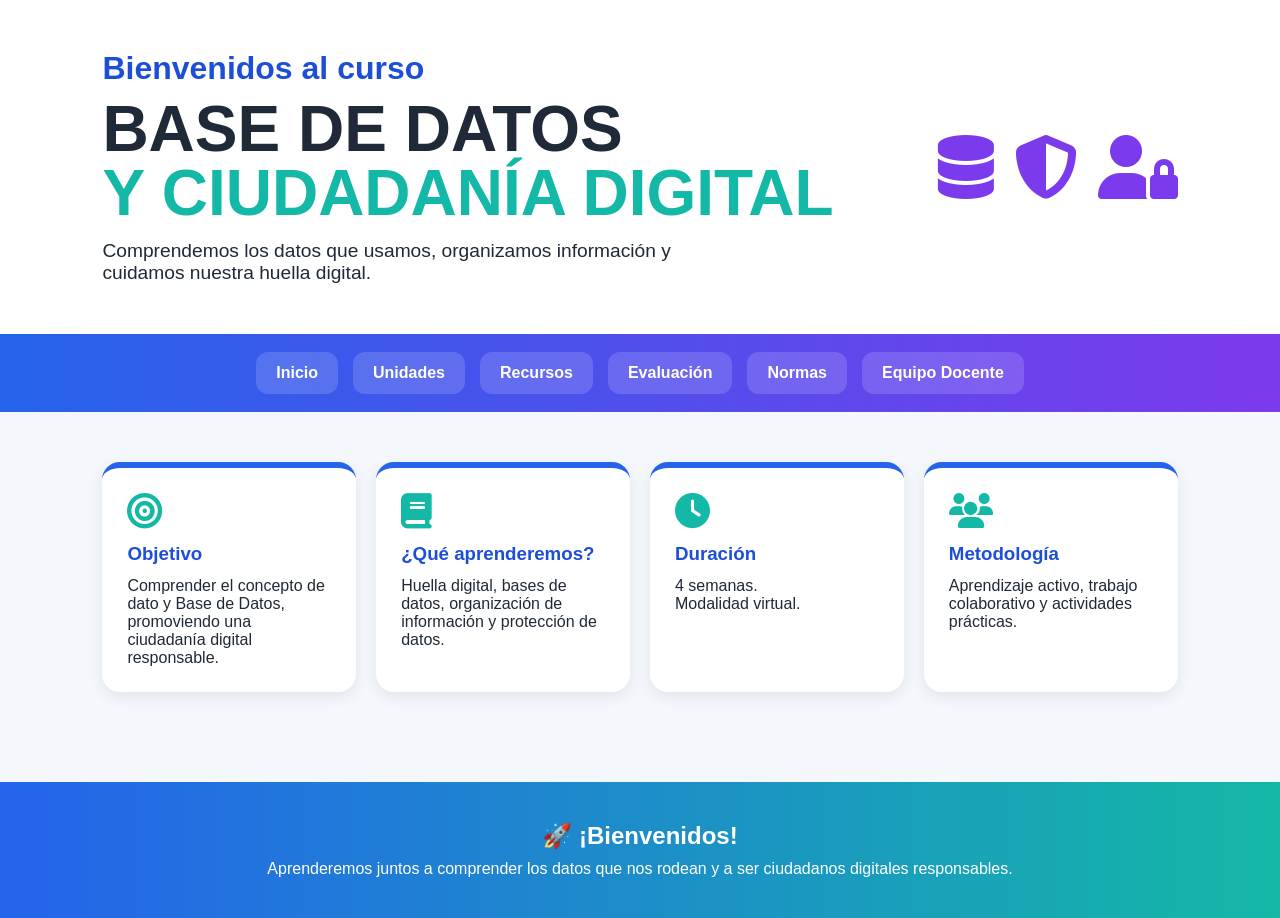
==== index.html @ 6723e2ec "Agregado de equipo docente" ====
<!DOCTYPE html>
<html lang="es">

<head>
    <meta charset="UTF-8">
    <meta name="viewport" content="width=device-width, initial-scale=1.0">
    <title>Base de Datos y Ciudadanía Digital</title>

    <link rel="stylesheet"
        href="https://cdnjs.cloudflare.com/ajax/libs/font-awesome/6.5.2/css/all.min.css">

    <link rel="stylesheet" href="style.css">
</head>

<body>

    <!-- HEADER -->

    <header>

        <div class="header-text">

            <h2>Bienvenidos al curso</h2>

            <h1>
                BASE DE DATOS <br>
                <span>Y CIUDADANÍA DIGITAL</span>
            </h1>

            <p>
                Comprendemos los datos que usamos, organizamos información
                y cuidamos nuestra huella digital.
            </p>

        </div>

        <div class="header-icons">
            <i class="fa-solid fa-database"></i>
            <i class="fa-solid fa-shield-halved"></i>
            <i class="fa-solid fa-user-lock"></i>
        </div>

    </header>

    <!-- MENU -->

    <nav class="menu">

        <a href="#inicio" onclick="mostSec('inicio');">Inicio</a>
        <a href="#unidades" onclick="mostSec('unidades');">Unidades</a>
        <a href="#recursos" onclick="mostSec('recursos');">Recursos</a>
        <a href="#evaluacion" onclick="mostSec('evaluacion')">Evaluación</a>
        <a href="#normas" onclick="mostSec('normas');">Normas</a>
        <a href="#docentes" onclick="mostSec('docentes');">Equipo Docente</a>

    </nav>

    <!-- INICIO -->

    <section id="inicio">

        <div class="cards">

            <div class="card">

                <i class="fa-solid fa-bullseye"></i>

                <h3>Objetivo</h3>

                <p>
                    Comprender el concepto de dato y Base de Datos,
                    promoviendo una ciudadanía digital responsable.
                </p>

            </div>

            <div class="card">

                <i class="fa-solid fa-book"></i>

                <h3>¿Qué aprenderemos?</h3>

                <p>
                    Huella digital, bases de datos, organización
                    de información y protección de datos.
                </p>

            </div>

            <div class="card">

                <i class="fa-solid fa-clock"></i>

                <h3>Duración</h3>

                <p>
                    4 semanas.<br>
                    Modalidad virtual.
                </p>

            </div>

            <div class="card">

                <i class="fa-solid fa-users"></i>

                <h3>Metodología</h3>

                <p>
                    Aprendizaje activo, trabajo colaborativo
                    y actividades prácticas.
                </p>

            </div>

        </div>

    </section>

    <!-- UNIDADES -->

    <section id="unidades">

        <h2 class="section-title">🗂️ Unidades del Curso</h2>

        <div class="units">

            <div class="unit">

                <h3>🟢 Unidad 1: Ciudadanía Digital (Semana 1)</h3>

                <p>
                    Huella digital, privacidad y protección de datos.
                </p>

            </div>

            <div class="unit">

                <h3>🔵 Unidad 2: Datos y Bases de Datos (Semana 2)</h3>

                <p>
                    Concepto de dato, información y bases de datos.
                </p>

            </div>

            <div class="unit">

                <h3>🟡 Unidad 3: Organización de Información (Semana 3)</h3>

                <p>
                    Tablas, registros y representación visual de datos.
                </p>

            </div>

            <div class="unit">

                <h3>🟣 Unidad 4: Proyecto Final (Semana 4)</h3>

                <p>
                    Creación de una base de datos ficticia y reflexión digital.
                </p>

            </div>

        </div>

    </section>

    <!-- Evaluación -->

    <section id="evaluacion">

        <h2 class="section-title">📌 Criterios de Evaluación</h2>

        <div class="units">

            <div class="unit">

                <h3>✔️ Cuestionario y participación en los foros</h3>

                <p>
                    Evaluación de la comprensión teórica de los contenidos mediante
                    cuestionarios, así como la participación activa en los espacios
                    de intercambio y debate del curso. Se tendrá en cuenta la claridad
                    de las respuestas, la reflexión sobre los temas trabajados y la
                    interacción respetuosa con compañeros y docentes.
                </p>

            </div>

            <div class="unit">

                <h3>✔️ Actividades prácticas</h3>

                <p>
                    Resolución de ejercicios y propuestas prácticas orientadas a aplicar
                    los conocimientos adquiridos durante las clases. Se valorará la correcta
                    utilización de herramientas, la lógica empleada en la resolución de
                    problemas y el cumplimiento de las consignas establecidas.
                </p>

            </div>

            <div class="unit">

                <h3>✔️ Tablas de base de datos</h3>

                <p>
                    Diseño, organización y construcción de tablas de bases de datos
                    siguiendo criterios de estructura, relación y normalización básica.
                    Se considerará la correcta definición de campos, tipos de datos y
                    vínculos entre tablas.
                </p>

            </div>

            <div class="unit">

                <h3>✔️ Proyecto final</h3>

                <p>
                    Desarrollo de un trabajo integrador que reúna los contenidos aprendidos
                    a lo largo del curso. Se evaluará la planificación, creatividad, funcionalidad,
                    presentación del proyecto y la capacidad de aplicar los conocimientos de manera
                    autónoma.
                </p>

            </div>

        </div>

    </section>

    <!-- RECURSOS -->

    <section id="recursos">

        <h2 class="section-title">🛠️ Recursos de Apoyo</h2>

        <div class="resources">

            <button class="resource" onclick="mostrarRecurso('videos')">

                <i class="fa-solid fa-video"></i>

                <h3>Videos</h3>

            </button>

            <button class="resource" onclick="mostrarRecurso('lecturas')">

                <i class="fa-solid fa-file-lines"></i>

                <h3>Lecturas</h3>

            </button>

            <button class="resource" onclick="mostrarRecurso('infografias')">

                <i class="fa-solid fa-chart-column"></i>

                <h3>Infografías</h3>

            </button>

        </div>

        <div id="panel-recurso" class="panel-recurso">

            <h3 id="titulo-recurso">
                Selecciona un recurso
            </h3>

            <div id="contenido-recurso">
                Haz clic en uno de los botones para visualizar información.
            </div>

        </div>

    </section>

    <!-- NORMAS -->

    <section id="normas">

        <h2 class="section-title">🤝 Normas de Participación</h2>

        <div class="rules">

            <ul>

                <li>Respetar a compañeros y docentes.</li>

                <li>Participar activamente.</li>

                <li>Cumplir con las entregas.</li>

                <li>Utilizar lenguaje adecuado.</li>

                <li>Cuidar la información personal.</li>

            </ul>

        </div>

    </section>

    <!-- Equipo Docente -->

    <section id="docentes">

        <div class="cards">

            <div class="card">

                <i class="fa-solid fa-bullseye"></i>

                <h3>Diana Leuchuk - Rol</h3>

                <p>
                    Estudiante de profesorado en Informática con experiencia en el diseño e
                    implementación de propuestas educativas vinculadas a la programación, la
                    robótica y el pensamiento computacional. Desarrollo materiales didácticos
                    digitales y entornos virtuales de aprendizaje orientados a la educación media.
                </p>

                <h4>Canales de conctacto</h4>

                <ul>
                    <li>Mensajería interna en plataforma CREA</li>
                    <li>lucas.rangel@docente.ceibal.edu.uy</li>
                    <li>Espacios de consulta durante clases</li>
                </ul>


            </div>

            <div class="card">

                <i class="fa-solid fa-book"></i>

                <h3>Yhadhira Buzzo - Rol</h3>

                <p>
                    Estudiante de profesorado en Informática con experiencia en el diseño e
                    implementación de propuestas educativas vinculadas a la programación, la
                    robótica y el pensamiento computacional. Desarrollo materiales didácticos
                    digitales y entornos virtuales de aprendizaje orientados a la educación media.
                </p>

                <h4>Canales de conctacto</h4>

                <ul>
                    <li>Mensajería interna en plataforma CREA</li>
                    <li>lucas.rangel@docente.ceibal.edu.uy</li>
                    <li>Espacios de consulta durante clases</li>
                </ul>

            </div>

            <div class="card">

                <i class="fa-solid fa-clock"></i>

                <h3>Lucas Rangel - Integrador tecnológico</h3>

                <p>
                    Estudiante de profesorado en Informática con experiencia en el diseño e
                    implementación de propuestas educativas vinculadas a la programación, la
                    robótica y el pensamiento computacional. Desarrollo materiales didácticos
                    digitales y entornos virtuales de aprendizaje orientados a la educación media.
                </p>

                <h4>Canales de conctacto</h4>

                <ul>
                    <li>Mensajería interna en plataforma CREA</li>
                    <li>lucas.rangel@docente.ceibal.edu.uy</li>
                    <li>Espacios de consulta durante clases</li>
                </ul>

            </div>

        </div>

    </section>


    <!-- FOOTER -->

    <footer>

        <h2>🚀 ¡Bienvenidos!</h2>

        <p>
            Aprenderemos juntos a comprender los datos que nos rodean
            y a ser ciudadanos digitales responsables.
        </p>

    </footer>

    <script src="script.js"></script>

</body>

</html>
---- style.css ----
* {
    margin: 0;
    padding: 0;
    box-sizing: border-box;
    font-family: "Segoe UI", sans-serif;
}

html {
    scroll-behavior: smooth;
}

body {
    background: #f4f7fb;
    color: #1f2937;
}

/* HEADER */

header {
    background: rgb(255, 255, 255);
    padding: 50px 8%;
    display: flex;
    justify-content: space-between;
    align-items: center;
    flex-wrap: wrap;
    gap: 30px;
}

.header-text {
    flex: 1;
}

.header-text h2 {
    color: #1d4ed8;
    font-size: 2rem;
    margin-bottom: 10px;
}

.header-text h1 {
    font-size: 4rem;
    line-height: 1;
    margin-bottom: 15px;
    font-weight: 900;
}

.header-text h1 span {
    color: #14b8a6;
}

.header-text p {
    font-size: 1.2rem;
    max-width: 650px;
}

.header-icons {
    display: flex;
    gap: 20px;
    font-size: 4rem;
    color: #7c3aed;
}

/* NAV */

.menu {
    background: linear-gradient(90deg, #2563eb, #7c3aed);
    padding: 18px;
    display: flex;
    justify-content: center;
    flex-wrap: wrap;
    gap: 15px;
}

.menu a {
    color: white;
    text-decoration: none;
    font-weight: bold;
    background: rgba(255, 255, 255, .15);
    padding: 12px 20px;
    border-radius: 12px;
    transition: .3s;
}

.menu a:hover {
    background: rgba(255, 255, 255, .3);
    transform: translateY(-2px);
}

/* SECTIONS */

section {
    padding: 50px 8%;
}

.section-title {
    font-size: 2rem;
    margin-bottom: 30px;
    color: #1d4ed8;
}

/* CARDS */

.cards {
    display: grid;
    grid-template-columns: repeat(auto-fit, minmax(230px, 1fr));
    gap: 20px;
}

.card {
    background: white;
    padding: 25px;
    border-radius: 18px;
    box-shadow: 0 5px 15px rgba(0, 0, 0, .08);
    border-top: 6px solid #2563eb;
    transition: .3s;
}

.card:hover {
    transform: translateY(-5px);
}

.card i {
    font-size: 2.2rem;
    margin-bottom: 15px;
    color: #14b8a6;
}

.card h3 {
    margin-bottom: 12px;
    color: #1d4ed8;
}

.card h4 {
    margin-top: 10px;
    margin-bottom: 12px;
    color: #1d4ed8;
}

.card ul{
    padding: 0;        /* Elimina el margen interno */
    margin-left: 30px;         /* Elimina el margen externo */
}

/* UNITS */

.units {
    display: flex;
    flex-direction: column;
    gap: 20px;
}

.unit {
    background: white;
    padding: 25px;
    border-radius: 18px;
    box-shadow: 0 4px 14px rgba(0, 0, 0, .08);
    border-left: 8px solid #14b8a6;
}

.unit h3 {
    margin-bottom: 10px;
}

/* RESOURCES */

.resources {
    display: grid;
    grid-template-columns: repeat(auto-fit, minmax(180px, 1fr));
    gap: 20px;
}

.resource {
    background: white;
    padding: 25px;
    border-radius: 16px;
    text-align: center;
    box-shadow: 0 4px 14px rgba(0, 0, 0, .08);
    border: none;
    cursor: pointer;
    transition: .3s;
}

.resource:hover {
    transform: translateY(-5px) scale(1.03);
    background: #eef4ff;
}

.resource i {
    font-size: 2.5rem;
    color: #7c3aed;
    margin-bottom: 10px;
}

.panel-recurso {
    margin-top: 30px;
    background: white;
    padding: 25px;
    border-radius: 18px;
    box-shadow: 0 4px 14px rgba(0, 0, 0, .08);
    animation: fade .3s ease;
}

.panel-recurso h3 {
    color: #2563eb;
    margin-bottom: 10px;
}

/* RULES */

.rules {
    background: white;
    padding: 30px;
    border-radius: 20px;
    box-shadow: 0 4px 14px rgba(0, 0, 0, .08);
}

.rules ul {
    padding-left: 20px;
    line-height: 2;
}

/* FOOTER */

footer {
    background: linear-gradient(90deg, #2563eb, #14b8a6);
    color: white;
    text-align: center;
    padding: 40px 20px;
    margin-top: 40px;
}

footer h2 {
    margin-bottom: 10px;
}

iframe{
    border-radius: 15px;
    max-width: 100%;
}

.videos-grid{
    display: grid;
    grid-template-columns: repeat(auto-fit, minmax(300px, 1fr));
    gap: 20px;
    margin-top: 20px;
}

.video-card{
    background: rgba(255,255,255,0.05);
    padding: 15px;
    border-radius: 15px;
}

.video-card h3{
    margin-bottom: 10px;
}

.video-card iframe{
    width: 100%;
    height: 250px;

    border: none;
    border-radius: 15px;

    box-shadow: 0 4px 15px rgba(0,0,0,0.3);
}

/* ANIMATION */

@keyframes fade {
    from {
        opacity: 0;
        transform: translateY(10px);
    }

    to {
        opacity: 1;
        transform: translateY(0);
    }
}

/* RESPONSIVE */

@media(max-width:768px) {

    header {
        text-align: center;
    }

    .header-text h1 {
        font-size: 2.5rem;
    }

    .header-icons {
        justify-content: center;
        width: 100%;
    }

}
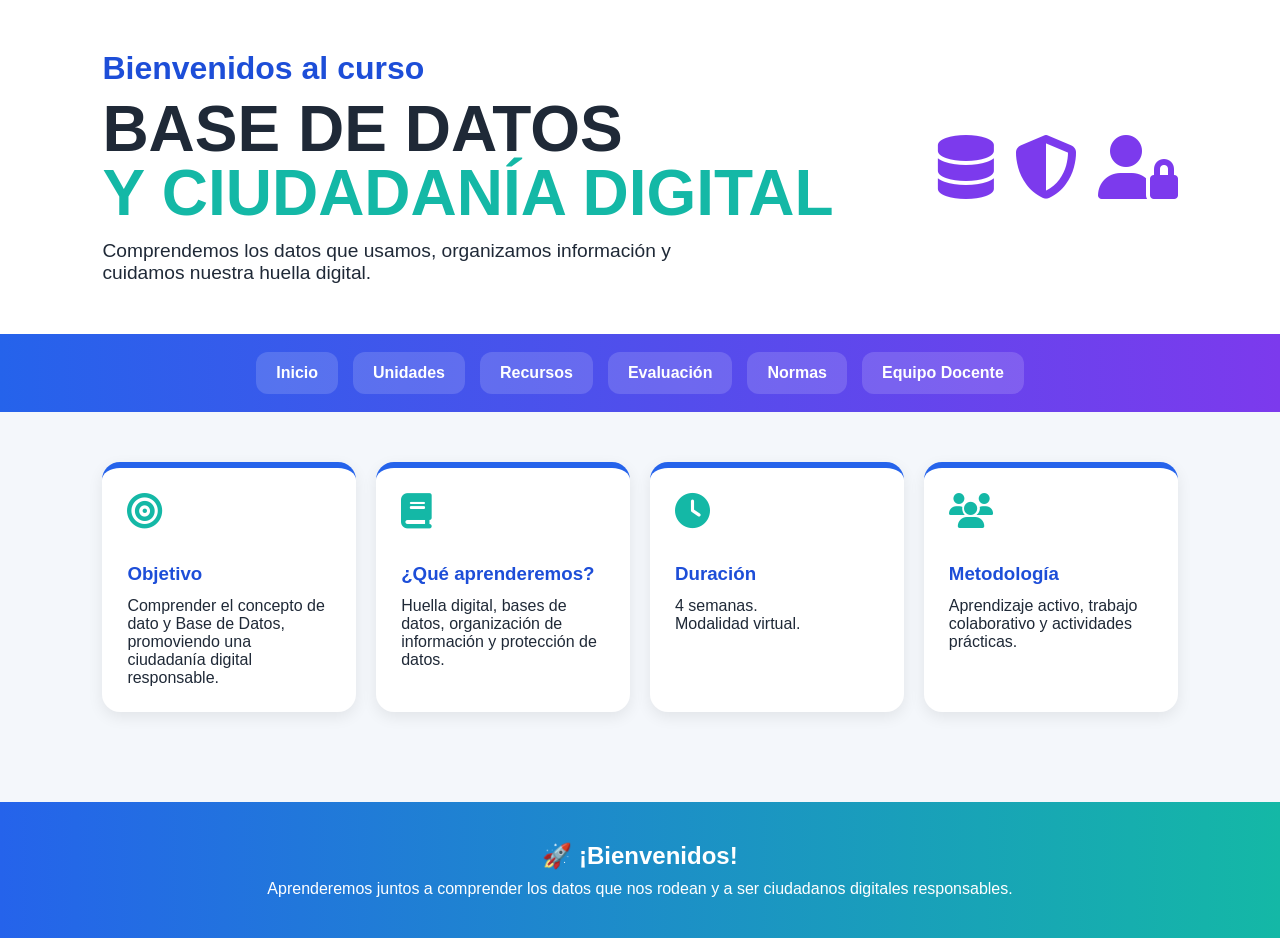
==== commit 355a4ee1: "Cambios en equipo Docente: actualizaciones de información" ====
--- a/index.html
+++ b/index.html
@@ -318,7 +318,55 @@
 
                 <i class="fa-solid fa-bullseye"></i>
 
-                <h3>Diana Leuchuk - Rol</h3>
+                <h3>Diana Leuchuk - Contenidista Digital</h3>
+
+                <p>
+                    Diseñadora Tecnopedagógica con experiencia en la creación e
+                    implementación de proyectos educativos enfocados en la programación,
+                    la robótica y el pensamiento computacional. Especializada en el
+                    desarrollo de contenidos didácticos digitales y la gestión de entornos
+                    virtuales de aprendizaje interactivos para educación media.
+                </p>
+
+                <h4>Canales de conctacto</h4>
+
+                <ul>
+                    <li>Mensajería interna en plataforma CREA</li>
+                    <li>Espacios de consulta durante clases</li>
+                    <li><a href="https://mail.google.com/mail/?view=cm&fs=1&to=dleuchuk@gmail.com" target="_blank">dleuchuk@gmail.com</a></li>
+                </ul>
+
+
+            </div>
+
+            <div class="card">
+
+                <i class="fa-solid fa-book"></i>
+
+                <h3>Yhadhira Buzzo - Tallerista</h3>
+
+                <p>
+                    Docente en formación en Informática con experiencia en el diseño
+                    y dictado de talleres de programación, robótica y pensamiento computacional.
+                    Desarrolla materiales didácticos digitales y gestiona aulas virtuales para
+                    el nivel medio.
+                </p>
+
+                <h4>Canales de conctacto</h4>
+
+                <ul>
+                    <li>Mensajería interna en plataforma CREA</li>
+                    <li>Espacios de consulta durante clases</li>
+                    <li><a href="https://mail.google.com/mail/?view=cm&fs=1&to=yhadibuzzo6@gmail.com" target="_blank">yhadibuzzo6@gmail.com</a></li>
+                </ul>
+
+            </div>
+
+            <div class="card">
+
+                <img src="Fotos/Lucas Rangel.png" alt="Foto de Lucas">
+
+                <h3>Lucas Rangel - Integrador tecnológico</h3>
 
                 <p>
                     Estudiante de profesorado en Informática con experiencia en el diseño e
@@ -331,55 +379,8 @@
 
                 <ul>
                     <li>Mensajería interna en plataforma CREA</li>
-                    <li>lucas.rangel@docente.ceibal.edu.uy</li>
                     <li>Espacios de consulta durante clases</li>
-                </ul>
-
-
-            </div>
-
-            <div class="card">
-
-                <i class="fa-solid fa-book"></i>
-
-                <h3>Yhadhira Buzzo - Rol</h3>
-
-                <p>
-                    Estudiante de profesorado en Informática con experiencia en el diseño e
-                    implementación de propuestas educativas vinculadas a la programación, la
-                    robótica y el pensamiento computacional. Desarrollo materiales didácticos
-                    digitales y entornos virtuales de aprendizaje orientados a la educación media.
-                </p>
-
-                <h4>Canales de conctacto</h4>
-
-                <ul>
-                    <li>Mensajería interna en plataforma CREA</li>
-                    <li>lucas.rangel@docente.ceibal.edu.uy</li>
-                    <li>Espacios de consulta durante clases</li>
-                </ul>
-
-            </div>
-
-            <div class="card">
-
-                <i class="fa-solid fa-clock"></i>
-
-                <h3>Lucas Rangel - Integrador tecnológico</h3>
-
-                <p>
-                    Estudiante de profesorado en Informática con experiencia en el diseño e
-                    implementación de propuestas educativas vinculadas a la programación, la
-                    robótica y el pensamiento computacional. Desarrollo materiales didácticos
-                    digitales y entornos virtuales de aprendizaje orientados a la educación media.
-                </p>
-
-                <h4>Canales de conctacto</h4>
-
-                <ul>
-                    <li>Mensajería interna en plataforma CREA</li>
-                    <li>lucas.rangel@docente.ceibal.edu.uy</li>
-                    <li>Espacios de consulta durante clases</li>
+                    <li><a href="https://mail.google.com/mail/?view=cm&fs=1&to=lucas.rangel@docente.ceibal.edu.uy" target="_blank">lucas.rangel@docente.ceibal.edu.uy</a></li>
                 </ul>
 
             </div>
--- a/style.css
+++ b/style.css
@@ -124,8 +124,18 @@
     color: #14b8a6;
 }
 
+.card img{
+    width: 100%;
+    height: 220px;
+    object-fit: cover;
+    border-radius: 15px;
+    display: block;
+    transition: transform .3s ease, box-shadow .3s ease;
+}
+
 .card h3 {
     margin-bottom: 12px;
+    margin-top: 20px;
     color: #1d4ed8;
 }
 
@@ -136,8 +146,17 @@
 }
 
 .card ul{
-    padding: 0;        /* Elimina el margen interno */
-    margin-left: 30px;         /* Elimina el margen externo */
+    margin-left: 30px;   /* Elimina el margen externo */
+}
+
+.card li{
+    word-wrap: break-word;
+    overflow-wrap: break-word;
+}
+
+.card a{
+    word-wrap: break-word;
+    overflow-wrap: break-word;
 }
 
 /* UNITS */
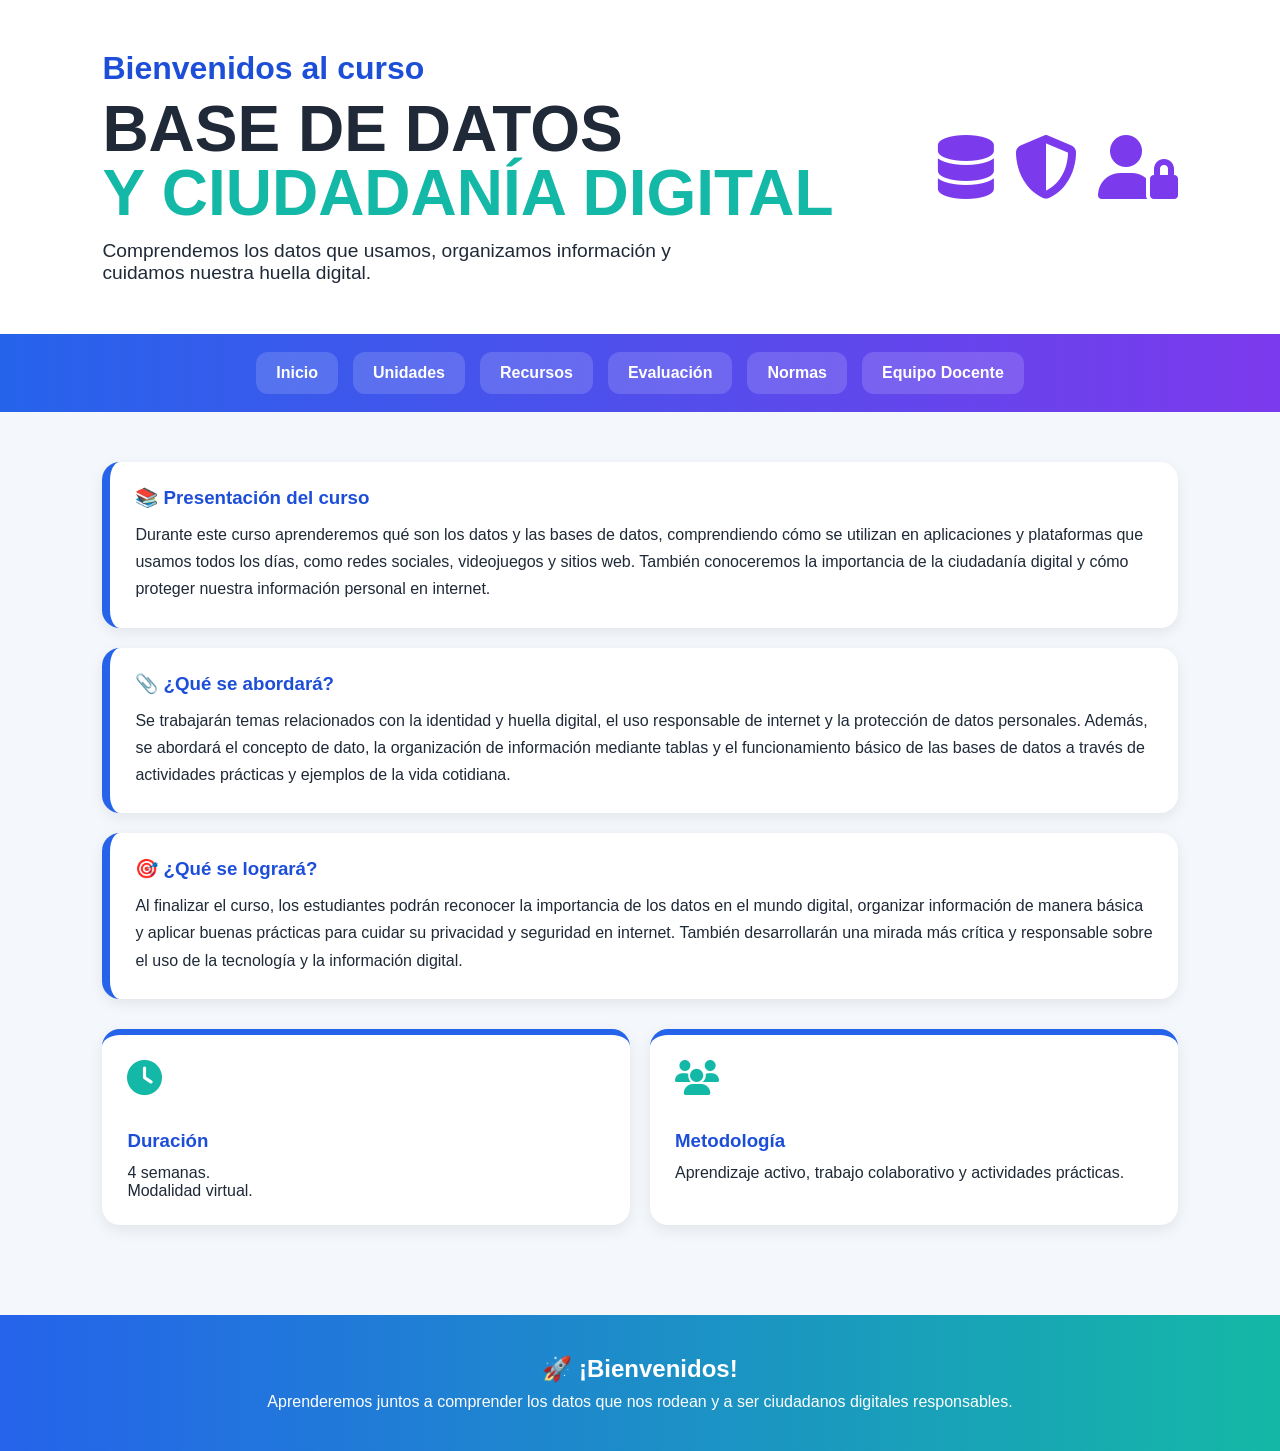
==== commit ca510bee: "Cambios en el inicio" ====
--- a/index.html
+++ b/index.html
@@ -58,34 +58,44 @@
     <!-- INICIO -->
 
     <section id="inicio">
+        <div class="intro-cards">
+
+            <div class="intro-card">
+                <h3>📚 Presentación del curso</h3>
+                <p>
+                    Durante este curso aprenderemos qué son los datos y las bases de datos,
+                    comprendiendo cómo se utilizan en aplicaciones y plataformas que usamos
+                    todos los días, como redes sociales, videojuegos y sitios web. También
+                    conoceremos la importancia de la ciudadanía digital y cómo proteger nuestra
+                    información personal en internet.
+                </p>
+            </div>
+
+            <div class="intro-card">
+                <h3>📎 ¿Qué se abordará?</h3>
+                <p>
+                    Se trabajarán temas relacionados con la identidad y huella digital, el uso
+                    responsable de internet y la protección de datos personales. Además, se abordará
+                    el concepto de dato, la organización de información mediante tablas y el
+                    funcionamiento básico de las bases de datos a través de actividades prácticas
+                    y ejemplos de la vida cotidiana.
+                </p>
+            </div>
+
+            <div class="intro-card">
+                <h3>🎯 ¿Qué se logrará?</h3>
+                <p>
+                    Al finalizar el curso, los estudiantes podrán reconocer la importancia de los
+                    datos en el mundo digital, organizar información de manera básica y aplicar buenas
+                    prácticas para cuidar su privacidad y seguridad en internet. También desarrollarán
+                    una mirada más crítica y responsable sobre el uso de la tecnología y la información
+                    digital.
+                </p>
+            </div>
+
+        </div>
 
         <div class="cards">
-
-            <div class="card">
-
-                <i class="fa-solid fa-bullseye"></i>
-
-                <h3>Objetivo</h3>
-
-                <p>
-                    Comprender el concepto de dato y Base de Datos,
-                    promoviendo una ciudadanía digital responsable.
-                </p>
-
-            </div>
-
-            <div class="card">
-
-                <i class="fa-solid fa-book"></i>
-
-                <h3>¿Qué aprenderemos?</h3>
-
-                <p>
-                    Huella digital, bases de datos, organización
-                    de información y protección de datos.
-                </p>
-
-            </div>
 
             <div class="card">
 
@@ -125,45 +135,35 @@
 
         <div class="units">
 
-            <div class="unit">
-
-                <h3>🟢 Unidad 1: Ciudadanía Digital (Semana 1)</h3>
-
-                <p>
-                    Huella digital, privacidad y protección de datos.
-                </p>
-
-            </div>
-
-            <div class="unit">
-
-                <h3>🔵 Unidad 2: Datos y Bases de Datos (Semana 2)</h3>
-
-                <p>
-                    Concepto de dato, información y bases de datos.
-                </p>
-
-            </div>
-
-            <div class="unit">
-
-                <h3>🟡 Unidad 3: Organización de Información (Semana 3)</h3>
-
-                <p>
-                    Tablas, registros y representación visual de datos.
-                </p>
-
-            </div>
-
-            <div class="unit">
-
-                <h3>🟣 Unidad 4: Proyecto Final (Semana 4)</h3>
-
-                <p>
-                    Creación de una base de datos ficticia y reflexión digital.
-                </p>
-
-            </div>
+        <details class="unit">
+
+        <summary>🟢 Unidad 1: Ciudadanía Digital</summary>
+
+            <div class="unit-content">
+
+                <ul>
+                    <li>Huella digital.</li>
+                    <li>Privacidad y protección de datos.</li>
+                </ul>
+
+            </div>
+
+        </details>
+
+        <details class="unit">
+
+            <summary>🔵 Unidad 2: Datos y Bases de Datos</summary>
+
+            <div class="unit-content">
+
+                <ul>
+                    <li>Datos.</li>
+                    <li>organización de la información.</li>
+                </ul>
+
+            </div>
+
+        </details>
 
         </div>
 
@@ -316,7 +316,7 @@
 
             <div class="card">
 
-                <i class="fa-solid fa-bullseye"></i>
+                <img src="Fotos/Sin foto de perfil.png" alt="Foto de Diana">
 
                 <h3>Diana Leuchuk - Contenidista Digital</h3>
 
@@ -341,7 +341,7 @@
 
             <div class="card">
 
-                <i class="fa-solid fa-book"></i>
+                <img src="Fotos/Sin foto de perfil.png" alt="Foto de Yhadhira">
 
                 <h3>Yhadhira Buzzo - Tallerista</h3>
 
--- a/style.css
+++ b/style.css
@@ -159,6 +159,40 @@
     overflow-wrap: break-word;
 }
 
+/* CARDS DESTACADAS DE INICIO */
+
+.intro-cards{
+    display:flex;
+    flex-direction:column;
+    gap:20px;
+    margin-bottom:30px;
+}
+
+.intro-card{
+    background:white;
+    padding:25px;
+    border-radius:18px;
+
+    box-shadow:0 4px 14px rgba(0,0,0,.08);
+
+    border-left:8px solid #2563eb;
+
+    transition:.3s;
+}
+
+.intro-card:hover{
+    transform:translateY(-3px);
+}
+
+.intro-card h3{
+    color:#1d4ed8;
+    margin-bottom:12px;
+}
+
+.intro-card p{
+    line-height:1.7;
+}
+
 /* UNITS */
 
 .units {
@@ -177,6 +211,52 @@
 
 .unit h3 {
     margin-bottom: 10px;
+}
+
+/* UNIDADES DESPLEGABLES */
+
+.unit {
+    background: white;
+    border-radius: 18px;
+    box-shadow: 0 4px 14px rgba(0, 0, 0, .08);
+    border-left: 8px solid #2563eb; /* Marco azul */
+    overflow: hidden;
+    transition: .3s;
+}
+
+.unit:hover {
+    transform: translateY(-3px);
+}
+
+.unit summary {
+    list-style: none;
+    cursor: pointer;
+    padding: 10px;
+    font-size: 1.1rem;
+    font-weight: bold;
+    color: #1d4ed8;
+    display: flex;
+    justify-content: space-between;
+    align-items: center;
+}
+
+.unit summary::-webkit-details-marker {
+    display: none;
+}
+
+.unit summary::after {
+    content: "▼";
+    font-size: 0.9rem;
+    transition: transform .3s;
+}
+
+.unit[open] summary::after {
+    transform: rotate(180deg);
+}
+
+.unit-content {
+    padding: 0 25px 25px 25px;
+    animation: fade .3s ease;
 }
 
 /* RESOURCES */
@@ -314,4 +394,5 @@
         width: 100%;
     }
 
-}+}
+
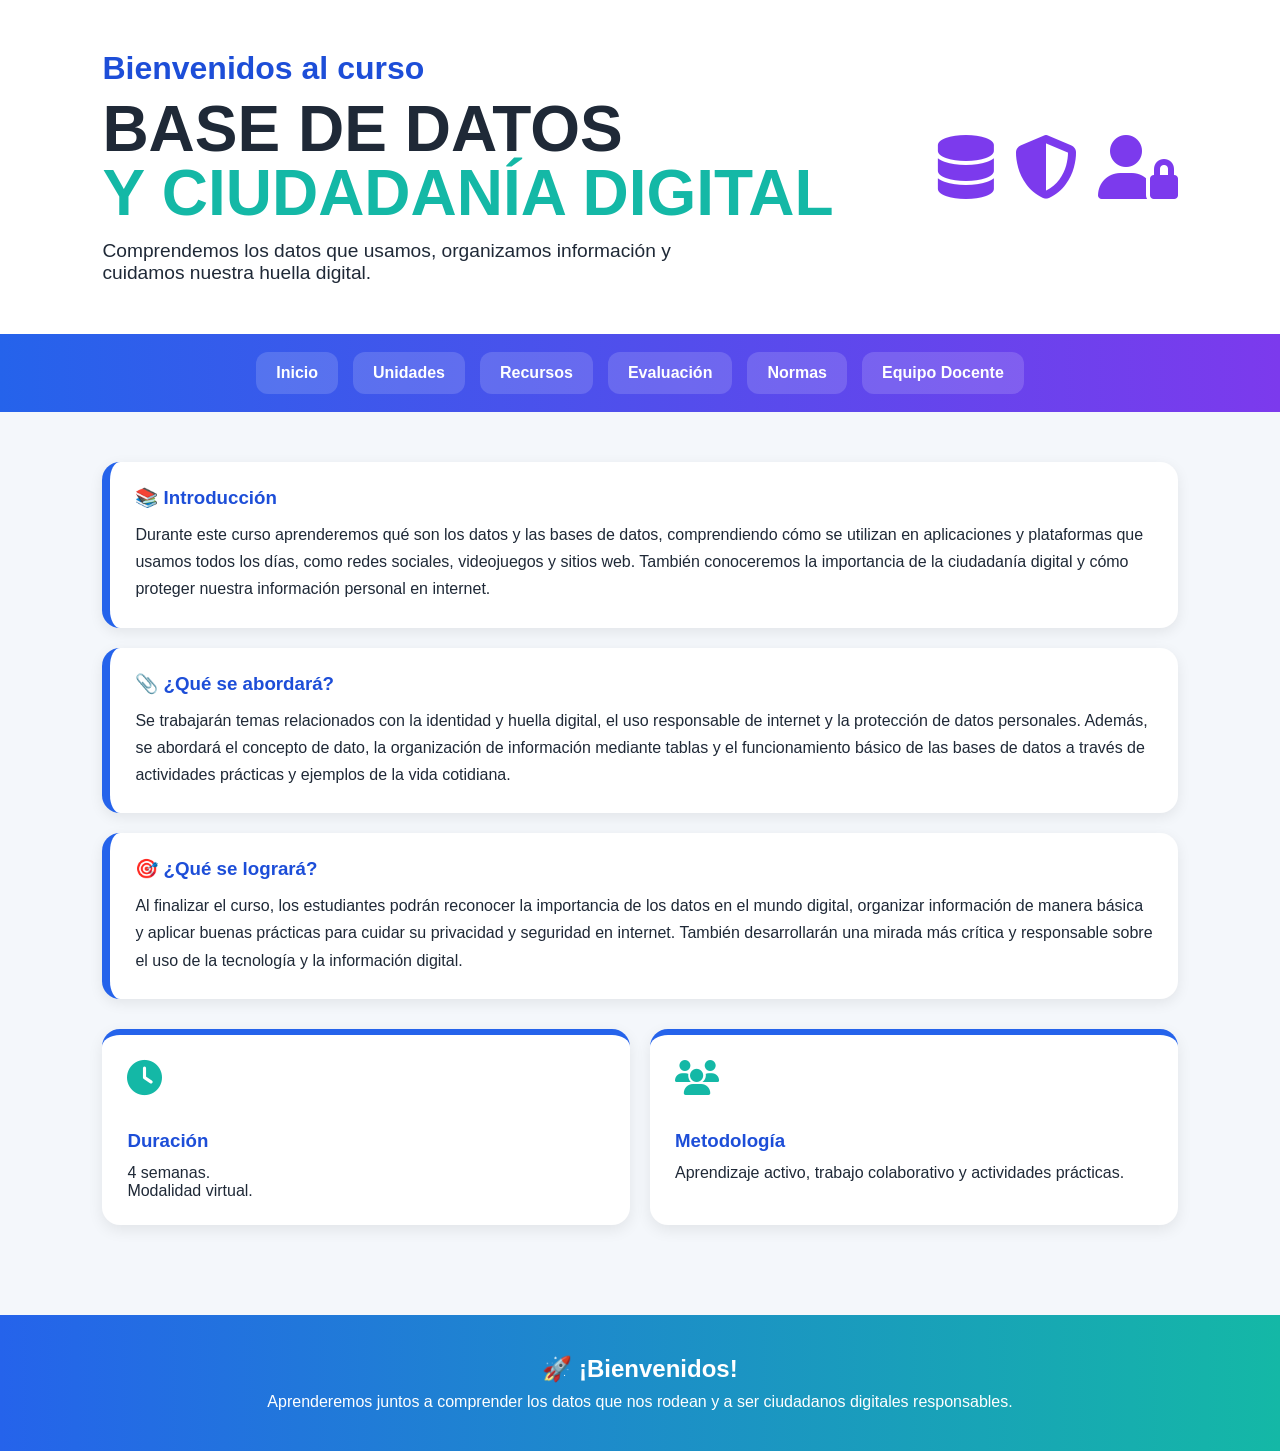
==== commit cdd701f7: "Cambio en título de presentación" ====
--- a/index.html
+++ b/index.html
@@ -61,7 +61,7 @@
         <div class="intro-cards">
 
             <div class="intro-card">
-                <h3>📚 Presentación del curso</h3>
+                <h3>📚 Introducción</h3>
                 <p>
                     Durante este curso aprenderemos qué son los datos y las bases de datos,
                     comprendiendo cómo se utilizan en aplicaciones y plataformas que usamos
